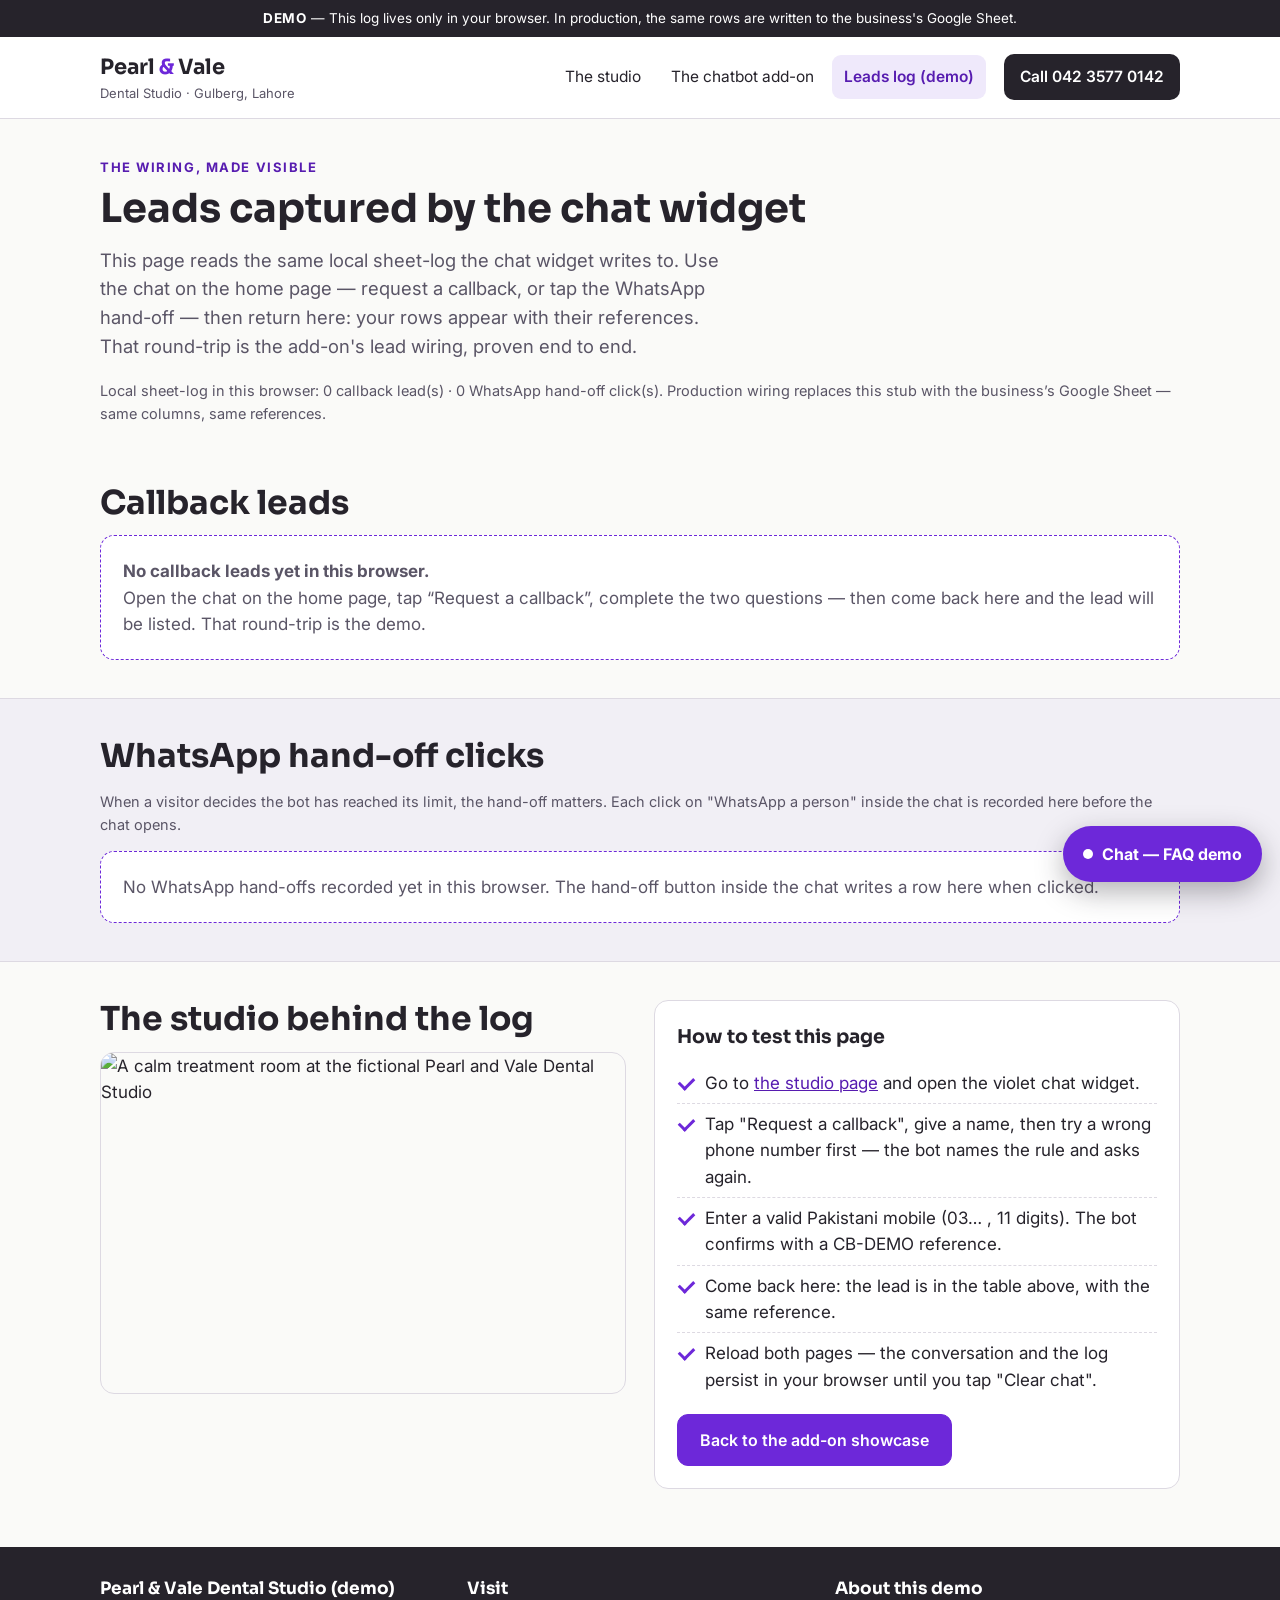
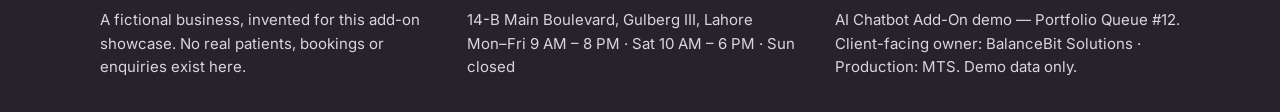
==== leads.html @ efc46861 "Queue #12: AI Chatbot Add-On Demo — Pearl & Vale host page + rule-based FAQ widget, local lead log, " ====
<!DOCTYPE html>
<html lang="en">
<head>
<meta charset="utf-8">
<meta name="viewport" content="width=device-width, initial-scale=1">
<title>Leads Log (Demo) — FAQ Chatbot Add-On · Pearl &amp; Vale</title>
<meta name="description" content="Demo leads view for the FAQ chatbot add-on: callback leads and WhatsApp hand-off clicks captured by the chat widget, rendered from the local sheet-log stub. Demo data only.">
<link rel="preconnect" href="https://fonts.googleapis.com">
<link rel="preconnect" href="https://fonts.gstatic.com" crossorigin>
<link href="https://fonts.googleapis.com/css2?family=Inter:wght@400;600;700&family=Sora:wght@600;700&display=swap" rel="stylesheet">
<link rel="icon" href="assets/favicon.svg" type="image/svg+xml">
<script>document.documentElement.classList.add("js");</script>
<link rel="stylesheet" href="css/style.css">
</head>
<body>
<a class="skip" href="#main">Skip to content</a>
<div class="demo-strip"><strong>DEMO</strong> — This log lives only in your browser. In production, the same rows are written to the business's Google Sheet.</div>
<header class="site-head">
  <div class="wrap">
    <a class="brand" href="index.html">Pearl <span>&amp;</span> Vale<small>Dental Studio · Gulberg, Lahore</small></a>
    <nav class="main" aria-label="Main">
      <a href="index.html">The studio</a>
      <a href="index.html#addon">The chatbot add-on</a>
      <a href="leads.html" aria-current="page">Leads log (demo)</a>
    </nav>
    <a class="head-call" href="tel:+924235770142">Call 042 3577 0142</a>
  </div>
</header>

<main id="main">
  <section class="block">
    <div class="wrap">
      <p class="eyebrow">The wiring, made visible</p>
      <h1 style="font-size:clamp(28px,4vw,40px)">Leads captured by the chat widget</h1>
      <p class="lede">This page reads the same local sheet-log the chat widget writes to. Use the chat on the home page — request a callback, or tap the WhatsApp hand-off — then return here: your rows appear with their references. That round-trip is the add-on's lead wiring, proven end to end.</p>
      <p class="note" data-log-summary>Local sheet-log in this browser: loading…</p>
    </div>
  </section>

  <section class="block" style="padding-top:6px">
    <div class="wrap">
      <h2>Callback leads</h2>
      <div data-leads></div>
      <noscript><p class="note">The leads log needs JavaScript — it renders rows stored in your browser by the chat widget.</p></noscript>
    </div>
  </section>

  <section class="block band">
    <div class="wrap">
      <h2>WhatsApp hand-off clicks</h2>
      <p class="note">When a visitor decides the bot has reached its limit, the hand-off matters. Each click on "WhatsApp a person" inside the chat is recorded here before the chat opens.</p>
      <div data-handoffs></div>
    </div>
  </section>

  <section class="block">
    <div class="wrap split">
      <div>
        <h2>The studio behind the log</h2>
        <div class="hero-img"><img src="assets/treatment.jpg" alt="A calm treatment room at the fictional Pearl and Vale Dental Studio" width="1400" height="933" loading="lazy"></div>
      </div>
      <div class="panel">
        <h3>How to test this page</h3>
        <ul class="ticks">
          <li>Go to <a href="index.html">the studio page</a> and open the violet chat widget.</li>
          <li>Tap "Request a callback", give a name, then try a wrong phone number first — the bot names the rule and asks again.</li>
          <li>Enter a valid Pakistani mobile (03… , 11 digits). The bot confirms with a CB-DEMO reference.</li>
          <li>Come back here: the lead is in the table above, with the same reference.</li>
          <li>Reload both pages — the conversation and the log persist in your browser until you tap "Clear chat".</li>
        </ul>
        <p style="margin-top:14px"><a class="btn" href="index.html#addon">Back to the add-on showcase</a></p>
      </div>
    </div>
  </section>
</main>

<footer>
  <div class="wrap">
    <div><b>Pearl &amp; Vale Dental Studio (demo)</b><p>A fictional business, invented for this add-on showcase. No real patients, bookings or enquiries exist here.</p></div>
    <div><b>Visit</b><p>14-B Main Boulevard, Gulberg III, Lahore<br>Mon–Fri 9 AM – 8 PM · Sat 10 AM – 6 PM · Sun closed</p></div>
    <div><b>About this demo</b><p>AI Chatbot Add-On demo — Portfolio Queue #12. Client-facing owner: BalanceBit Solutions · Production: MTS. Demo data only.</p></div>
  </div>
</footer>

<button class="chat-launcher" type="button" data-chat-launcher aria-haspopup="dialog"><span class="dot" aria-hidden="true"></span>Chat — FAQ demo</button>
<section class="chat-panel" data-chat-panel role="dialog" aria-label="Pearl and Vale FAQ chat, demo" hidden>
  <div class="chat-head">
    <div class="who"><b>Pearl &amp; Vale Dental Studio</b><span>FAQ demo bot · Demo: rule-based FAQ bot — a production add-on connects to an AI model + the business's own data</span></div>
    <button type="button" data-chat-close aria-label="Close chat">✕</button>
  </div>
  <div class="chat-msgs" data-chat-msgs aria-live="polite"></div>
  <div class="chat-chips" data-chat-chips></div>
  <div class="chat-actions">
    <a class="wa-btn" data-chat-wa href="https://wa.me/923215550142" target="_blank" rel="noopener">WhatsApp a person</a>
    <button type="button" class="clear-btn" data-chat-clear>Clear chat</button>
  </div>
  <form class="chat-form" data-chat-form>
    <label for="chat-input">Type your question</label>
    <input id="chat-input" data-chat-input type="text" autocomplete="off" placeholder="Ask about prices, hours…">
    <button type="submit">Send</button>
  </form>
</section>
<noscript><p class="note" style="padding:12px 20px">The chat widget needs JavaScript to run. This log is empty without it; the studio's details on the home page are complete without JavaScript.</p></noscript>
<script src="js/logic.js"></script>
<script src="js/app.js"></script>
</body>
</html>
---- css/style.css ----
/* Pearl & Vale Dental Studio + Chatbot Add-On showcase — Queue #12
   Host register: quiet neutral. Widget register: violet accent (the product is the star). */
:root{
  --paper:#FAFAF8; --ink:#26232B; --muted:#5A5566; --line:#DDD9E2; --card:#FFFFFF;
  --band:#F1EFF5; --accent:#6D28D9; --accent-dark:#571CB0; --accent-soft:#EFE9FB;
  --err:#B3261E;
  --sans:"Inter",system-ui,-apple-system,"Segoe UI",sans-serif;
  --disp:"Sora","Inter",system-ui,sans-serif;
  --radius:14px;
}
*{box-sizing:border-box}
html{overflow-x:clip}
body{margin:0;background:var(--paper);color:var(--ink);font-family:var(--sans);font-size:17px;line-height:1.55}
img{max-width:100%;display:block}
a{color:var(--accent-dark)}
:focus-visible{outline:3px solid var(--accent);outline-offset:2px;border-radius:4px}
.wrap{max-width:1120px;margin:0 auto;padding:0 20px}
.skip{position:absolute;left:-999px;top:0;background:var(--ink);color:#fff;padding:10px 16px;z-index:200}
.skip:focus{left:8px;top:8px;color:#fff}
.demo-strip{background:var(--ink);color:#fff;font-size:13.5px;text-align:center;padding:8px 14px}
.demo-strip strong{letter-spacing:.04em}
/* header */
.site-head{background:var(--card);border-bottom:1px solid var(--line)}
.site-head .wrap{display:flex;align-items:center;gap:18px;padding-top:14px;padding-bottom:14px;flex-wrap:wrap}
.brand{font-family:var(--disp);font-weight:700;font-size:21px;color:var(--ink);text-decoration:none}
.brand span{color:var(--accent)}
.brand small{display:block;font-family:var(--sans);font-weight:400;font-size:13px;color:var(--muted)}
nav.main{margin-left:auto;display:flex;gap:6px;flex-wrap:wrap}
nav.main a{color:var(--ink);text-decoration:none;padding:10px 12px;border-radius:9px;font-size:15.5px}
nav.main a:hover{background:var(--band)}
nav.main a[aria-current]{background:var(--accent-soft);color:var(--accent-dark);font-weight:600}
.head-call{font-weight:600;text-decoration:none;background:var(--ink);color:#fff;padding:11px 16px;border-radius:10px;font-size:15.5px;min-height:44px;display:inline-flex;align-items:center}
/* hero */
.hero{padding:44px 0 8px}
.hero-grid{display:grid;grid-template-columns:1.05fr .95fr;gap:34px;align-items:center}
.eyebrow{font-size:13px;font-weight:700;letter-spacing:.12em;text-transform:uppercase;color:var(--accent-dark);margin:0 0 10px}
h1{font-family:var(--disp);font-size:clamp(30px,4.6vw,46px);line-height:1.12;margin:0 0 14px;font-weight:700}
h2{font-family:var(--disp);font-size:clamp(24px,3.2vw,33px);line-height:1.2;margin:0 0 12px}
h3{font-family:var(--disp);font-size:19px;margin:0 0 8px}
.lede{font-size:18.5px;color:var(--muted);margin:0 0 20px;max-width:34em}
.hero-img{border-radius:var(--radius);overflow:hidden;border:1px solid var(--line)}
.hero-img img{width:100%;height:340px;object-fit:cover;animation:drift 14s ease-in-out infinite alternate}
@keyframes drift{from{transform:scale(1)}to{transform:scale(1.05)}}
.facts{display:grid;grid-template-columns:repeat(3,1fr);gap:12px;margin:22px 0 6px}
.fact{background:var(--card);border:1px solid var(--line);border-radius:12px;padding:14px 16px}
.fact b{display:block;font-family:var(--disp);font-size:16px}
.fact span{font-size:14px;color:var(--muted)}
/* buttons — ONE system */
.btn{display:inline-flex;align-items:center;justify-content:center;gap:8px;min-height:52px;padding:12px 22px;border-radius:11px;border:1.5px solid var(--accent);background:var(--accent);color:#fff;font:600 16px var(--sans);text-decoration:none;cursor:pointer}
.btn:hover{background:var(--accent-dark);border-color:var(--accent-dark)}
.btn.ghost{background:transparent;color:var(--accent-dark)}
.btn.ghost:hover{background:var(--accent-soft)}
.btn.ink{background:var(--ink);border-color:var(--ink)}
.btn.ink:hover{background:#3A3644}
.btn.small{min-height:44px;padding:8px 16px;font-size:15px}
/* sections */
section.block{padding:38px 0}
.band{background:var(--band);border-top:1px solid var(--line);border-bottom:1px solid var(--line)}
.cards{display:grid;grid-template-columns:repeat(3,1fr);gap:16px;margin-top:18px}
.card{background:var(--card);border:1px solid var(--line);border-radius:var(--radius);padding:20px}
.card .price{font-family:var(--disp);font-size:21px;font-weight:700;color:var(--accent-dark);margin-top:10px}
.card .mins{font-size:14px;color:var(--muted)}
table.hours{width:100%;border-collapse:collapse;background:var(--card);border:1px solid var(--line);border-radius:var(--radius);overflow:hidden}
table.hours th,table.hours td{padding:11px 16px;text-align:left;border-bottom:1px solid var(--line);font-size:16px}
table.hours tr:last-child td{border-bottom:none}
table.hours tr.today td{color:var(--accent-dark);font-weight:700;background:var(--accent-soft)}
.split{display:grid;grid-template-columns:1fr 1fr;gap:28px;align-items:start}
.panel{background:var(--card);border:1px solid var(--line);border-radius:var(--radius);padding:22px}
.panel.accent{border:2px solid var(--accent)}
.panel p{margin:0 0 10px}
.panel p:last-child{margin-bottom:0}
ul.ticks{margin:10px 0 0;padding:0;list-style:none}
ul.ticks li{padding:7px 0 7px 28px;position:relative;border-bottom:1px dashed var(--line)}
ul.ticks li:last-child{border-bottom:none}
ul.ticks li::before{content:"";position:absolute;left:2px;top:14px;width:12px;height:7px;border-left:3px solid var(--accent);border-bottom:3px solid var(--accent);transform:rotate(-45deg)}
.steps{display:grid;grid-template-columns:repeat(3,1fr);gap:16px;margin-top:18px}
.step{background:var(--card);border:1px solid var(--line);border-radius:var(--radius);padding:20px}
.step .num{font-family:var(--disp);font-size:30px;font-weight:700;color:var(--accent)}
.tiers{display:grid;grid-template-columns:repeat(3,1fr);gap:16px;margin-top:18px}
.tier{background:var(--card);border:1px solid var(--line);border-radius:var(--radius);padding:22px}
.tier.mid{border:2px solid var(--accent)}
.tier .scope{font-family:var(--disp);font-weight:700;font-size:19px}
.note{font-size:14.5px;color:var(--muted)}
.try-band{background:var(--ink);color:#fff;border-radius:var(--radius);padding:28px;margin:8px 0}
.try-band h2{color:#fff}
.try-band p{color:#E7E3F2;max-width:44em}
.try-band .btn{background:var(--accent);border-color:var(--accent)}
/* leads page */
table.log{width:100%;border-collapse:collapse;background:var(--card);border:1px solid var(--line);border-radius:var(--radius);overflow:hidden}
table.log th,table.log td{padding:11px 14px;text-align:left;border-bottom:1px solid var(--line);font-size:15.5px;vertical-align:top}
table.log tr:last-child td{border-bottom:none}
table.log th{font-family:var(--disp);font-size:14px;letter-spacing:.03em;background:var(--band)}
.ref{font-family:var(--disp);font-weight:700;color:var(--accent-dark);white-space:nowrap}
.pill{display:inline-block;padding:3px 10px;border-radius:999px;border:1.5px solid var(--accent);color:var(--accent-dark);font-size:13px;font-weight:600;background:var(--accent-soft)}
.empty{border:1.5px dashed var(--accent);border-radius:var(--radius);padding:22px;background:var(--card);color:var(--muted)}
/* footer */
footer{background:var(--ink);color:#D9D5E3;margin-top:20px}
footer .wrap{padding-top:28px;padding-bottom:28px;display:grid;grid-template-columns:1fr 1fr 1fr;gap:22px}
footer b{color:#fff;font-family:var(--disp)}
footer a{color:#CDBCF5}
footer p{margin:6px 0;font-size:15px}
/* ---------- CHAT WIDGET (the product) ---------- */
/* The widget is JS-only functionality: it stays hidden until the inline head script
   marks <html class="js">, so a no-JS visitor never sees a dead control (noscript note explains). */
.chat-launcher{display:none}
html.js .chat-launcher{display:inline-flex}
.chat-panel{display:none}
html.js .chat-panel{display:flex}
html.js .chat-panel[hidden]{display:none}
.chat-launcher{position:fixed;right:18px;bottom:18px;z-index:120;align-items:center;gap:9px;min-height:56px;padding:12px 20px;border-radius:999px;border:none;background:var(--accent);color:#fff;font:700 16px var(--sans);cursor:pointer;box-shadow:0 10px 28px rgba(38,35,43,.35)}
.chat-launcher:hover{background:var(--accent-dark)}
.chat-launcher .dot{width:10px;height:10px;border-radius:50%;background:#fff;flex:none}
.chat-launcher[hidden]{display:none}
.chat-panel{position:fixed;right:18px;bottom:18px;z-index:121;width:min(392px,calc(100vw - 24px));height:min(600px,calc(100dvh - 110px));background:var(--card);border:1.5px solid var(--accent);border-radius:18px;box-shadow:0 22px 55px rgba(38,35,43,.4);display:flex;flex-direction:column;overflow:hidden}
.chat-panel[hidden]{display:none}
.chat-head{background:var(--accent);color:#fff;padding:14px 16px;display:flex;gap:10px;align-items:flex-start}
.chat-head .who{flex:1;min-width:0}
.chat-head b{font-family:var(--disp);font-size:16.5px;display:block}
.chat-head span{font-size:12.5px;color:#E4DBFA;display:block;line-height:1.35}
.chat-head button{background:transparent;border:1.5px solid #fff;color:#fff;border-radius:9px;min-width:44px;min-height:44px;font-size:17px;cursor:pointer;flex:none}
.chat-msgs{flex:1;overflow-y:auto;padding:16px 14px;display:flex;flex-direction:column;gap:9px;background:var(--paper)}
.msg{max-width:85%;padding:10px 13px;border-radius:14px;font-size:15px;line-height:1.45;white-space:pre-line;overflow-wrap:break-word}
.msg.bot{background:var(--accent-soft);color:var(--ink);border-bottom-left-radius:4px;align-self:flex-start}
.msg.user{background:var(--accent);color:#fff;border-bottom-right-radius:4px;align-self:flex-end}
.msg .stamp{display:block;font-size:11px;margin-top:5px;opacity:.75}
.msg.bot .stamp{color:var(--muted)}
.chat-chips{display:flex;flex-wrap:wrap;gap:8px;padding:10px 14px;border-top:1px solid var(--line);background:var(--card)}
.chip{min-height:44px;padding:8px 14px;border-radius:999px;border:1.5px solid var(--accent);background:#fff;color:var(--accent-dark);font:600 14px var(--sans);cursor:pointer}
.chip:hover{background:var(--accent-soft)}
.chat-actions{display:flex;gap:8px;padding:0 14px 10px;background:var(--card);flex-wrap:wrap}
.chat-actions a,.chat-actions button{min-height:44px;display:inline-flex;align-items:center;padding:8px 13px;border-radius:10px;font:600 13.5px var(--sans);text-decoration:none;cursor:pointer}
.wa-btn{background:#fff;border:1.5px solid var(--accent);color:var(--accent-dark)}
.clear-btn{background:transparent;border:1.5px solid var(--line);color:var(--muted)}
.chat-form{display:flex;gap:8px;padding:10px 14px 14px;border-top:1px solid var(--line);background:var(--card)}
.chat-form label{position:absolute;left:-999px}
.chat-form input{flex:1;min-width:0;height:52px;border:1.5px solid var(--muted);border-radius:11px;padding:0 13px;font:400 16px var(--sans);color:var(--ink);background:#fff}
.chat-form button{height:52px;padding:0 18px;border-radius:11px;border:1.5px solid var(--accent);background:var(--accent);color:#fff;font:700 15.5px var(--sans);cursor:pointer;flex:none}
.chat-form button:hover{background:var(--accent-dark)}
@media (max-width:900px){
  .hero-grid,.split{grid-template-columns:1fr}
  .cards,.steps,.tiers{grid-template-columns:1fr 1fr}
  footer .wrap{grid-template-columns:1fr 1fr}
}
@media (max-width:560px){
  .cards,.steps,.tiers,.facts{grid-template-columns:1fr}
  footer .wrap{grid-template-columns:1fr}
  .hero-img img{height:230px}
  .chat-panel{right:12px;bottom:12px;height:min(600px,calc(100dvh - 96px))}
  .chat-launcher{right:12px;bottom:12px}
  nav.main{margin-left:0}
  table.log th:nth-child(4),table.log td:nth-child(4){display:none}
}
@media (prefers-reduced-motion:reduce){
  *,*::before,*::after{animation:none!important;transition:none!important}
}
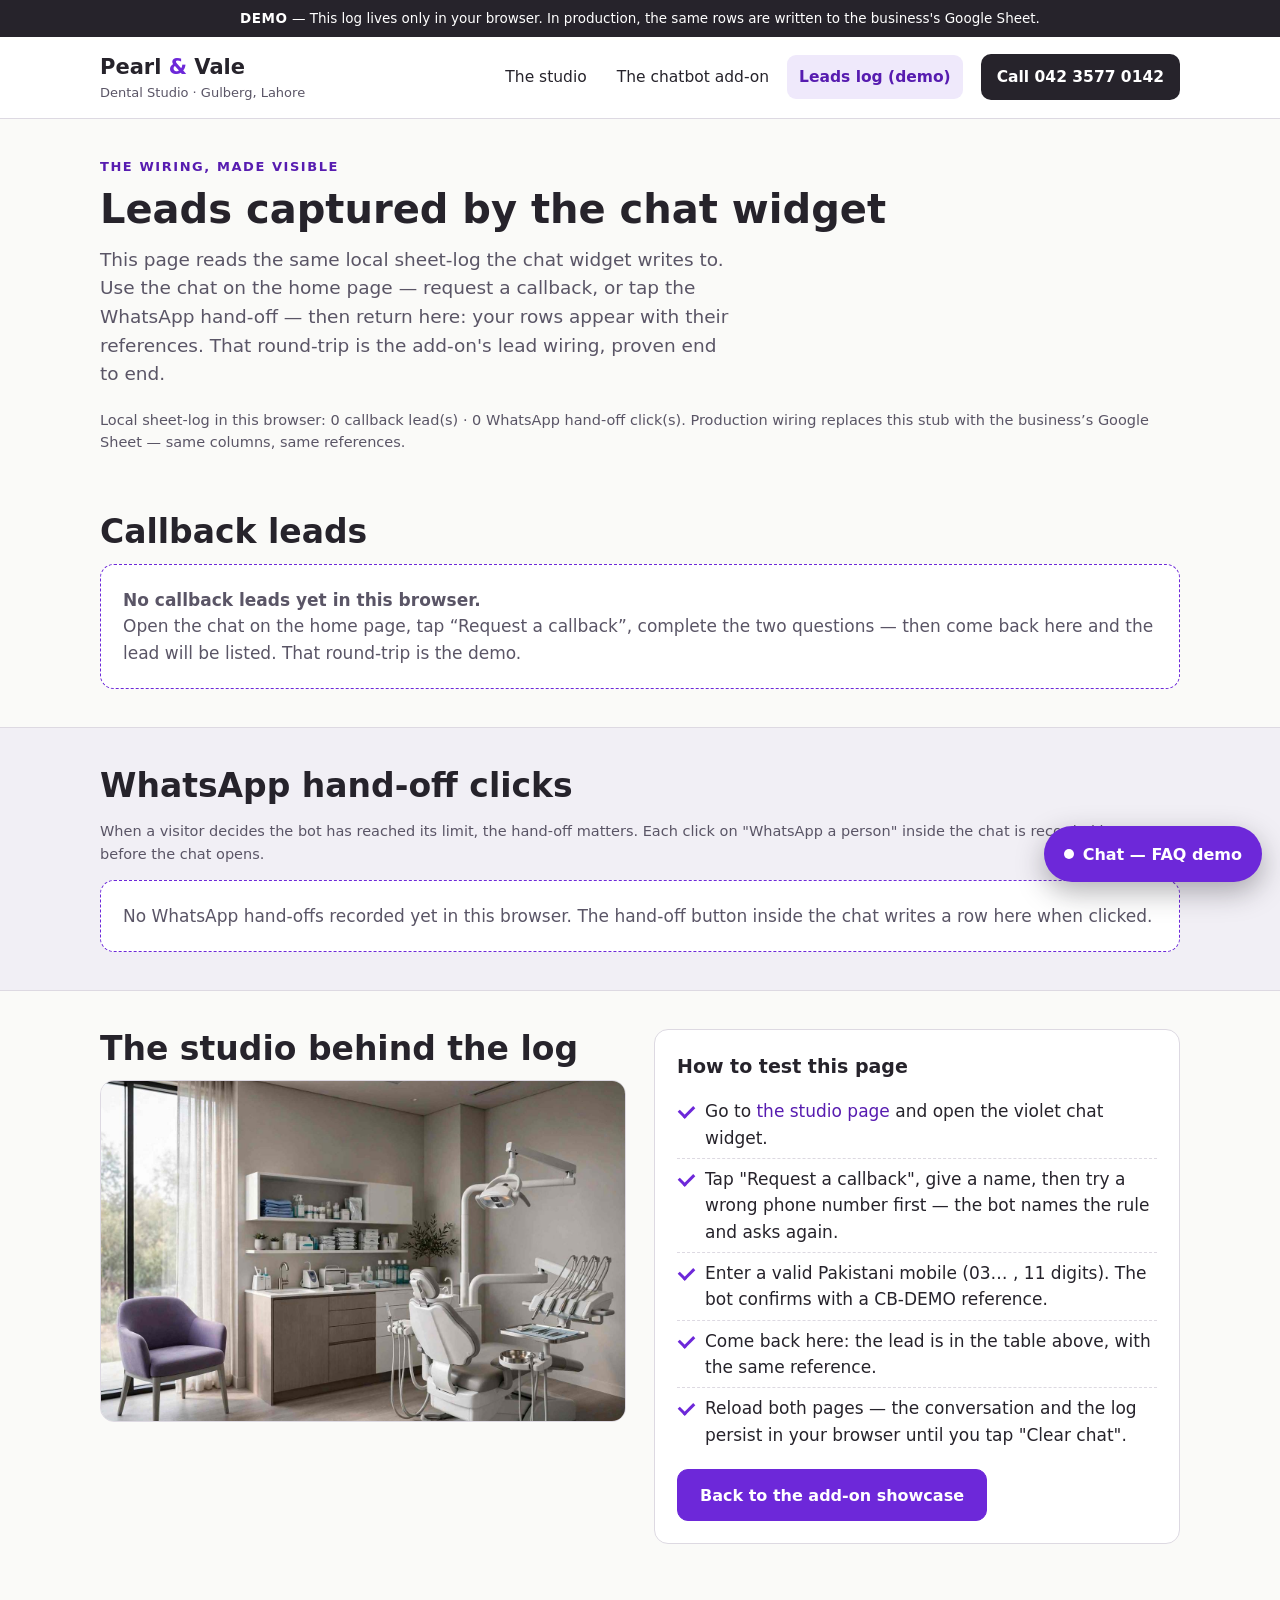
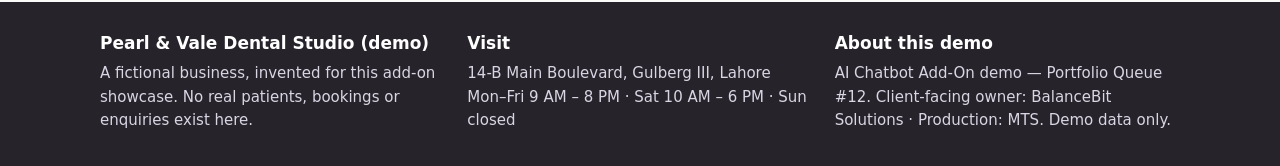
==== commit 386462ed: "Premium upgrade batch 2026-11-22: audit fixes + premium ladder + static capture mode + self-hosted f" ====
--- a/leads.html
+++ b/leads.html
@@ -5,9 +5,9 @@
 <meta name="viewport" content="width=device-width, initial-scale=1">
 <title>Leads Log (Demo) — FAQ Chatbot Add-On · Pearl &amp; Vale</title>
 <meta name="description" content="Demo leads view for the FAQ chatbot add-on: callback leads and WhatsApp hand-off clicks captured by the chat widget, rendered from the local sheet-log stub. Demo data only.">
-<link rel="preconnect" href="https://fonts.googleapis.com">
-<link rel="preconnect" href="https://fonts.gstatic.com" crossorigin>
-<link href="https://fonts.googleapis.com/css2?family=Inter:wght@400;600;700&family=Sora:wght@600;700&display=swap" rel="stylesheet">
+
+
+<link rel="stylesheet" href="assets/fonts/fonts.css">
 <link rel="icon" href="assets/favicon.svg" type="image/svg+xml">
 <script>document.documentElement.classList.add("js");</script>
 <link rel="stylesheet" href="css/style.css">
--- a/assets/fonts/fonts.css
+++ b/assets/fonts/fonts.css
@@ -0,0 +1,93 @@
+/* Self-hosted webfonts (Google Fonts, OFL) — downloaded 2026-11-22.
+   Replaces the fonts.googleapis.com stylesheet so the design renders
+   identically with or without external network access. */
+/* latin */
+@font-face {
+  font-family: 'Inter';
+  font-style: normal;
+  font-weight: 400;
+  font-display: swap;
+  src: url(./inter-normal-latin-56724408.woff2) format('woff2');
+  unicode-range: U+0000-00FF, U+0131, U+0152-0153, U+02BB-02BC, U+02C6, U+02DA, U+02DC, U+0304, U+0308, U+0329, U+2000-206F, U+20AC, U+2122, U+2191, U+2193, U+2212, U+2215, U+FEFF, U+FFFD;
+}
+/* latin-ext */
+@font-face {
+  font-family: 'Inter';
+  font-style: normal;
+  font-weight: 400;
+  font-display: swap;
+  src: url(./inter-normal-latin-ext-39529051.woff2) format('woff2');
+  unicode-range: U+0100-02BA, U+02BD-02C5, U+02C7-02CC, U+02CE-02D7, U+02DD-02FF, U+0304, U+0308, U+0329, U+1D00-1DBF, U+1E00-1E9F, U+1EF2-1EFF, U+2020, U+20A0-20AB, U+20AD-20C4, U+2113, U+2C60-2C7F, U+A720-A7FF;
+}
+/* latin */
+@font-face {
+  font-family: 'Inter';
+  font-style: normal;
+  font-weight: 600;
+  font-display: swap;
+  src: url(./inter-normal-latin-56724408.woff2) format('woff2');
+  unicode-range: U+0000-00FF, U+0131, U+0152-0153, U+02BB-02BC, U+02C6, U+02DA, U+02DC, U+0304, U+0308, U+0329, U+2000-206F, U+20AC, U+2122, U+2191, U+2193, U+2212, U+2215, U+FEFF, U+FFFD;
+}
+/* latin-ext */
+@font-face {
+  font-family: 'Inter';
+  font-style: normal;
+  font-weight: 600;
+  font-display: swap;
+  src: url(./inter-normal-latin-ext-39529051.woff2) format('woff2');
+  unicode-range: U+0100-02BA, U+02BD-02C5, U+02C7-02CC, U+02CE-02D7, U+02DD-02FF, U+0304, U+0308, U+0329, U+1D00-1DBF, U+1E00-1E9F, U+1EF2-1EFF, U+2020, U+20A0-20AB, U+20AD-20C4, U+2113, U+2C60-2C7F, U+A720-A7FF;
+}
+/* latin */
+@font-face {
+  font-family: 'Inter';
+  font-style: normal;
+  font-weight: 700;
+  font-display: swap;
+  src: url(./inter-normal-latin-56724408.woff2) format('woff2');
+  unicode-range: U+0000-00FF, U+0131, U+0152-0153, U+02BB-02BC, U+02C6, U+02DA, U+02DC, U+0304, U+0308, U+0329, U+2000-206F, U+20AC, U+2122, U+2191, U+2193, U+2212, U+2215, U+FEFF, U+FFFD;
+}
+/* latin-ext */
+@font-face {
+  font-family: 'Inter';
+  font-style: normal;
+  font-weight: 700;
+  font-display: swap;
+  src: url(./inter-normal-latin-ext-39529051.woff2) format('woff2');
+  unicode-range: U+0100-02BA, U+02BD-02C5, U+02C7-02CC, U+02CE-02D7, U+02DD-02FF, U+0304, U+0308, U+0329, U+1D00-1DBF, U+1E00-1E9F, U+1EF2-1EFF, U+2020, U+20A0-20AB, U+20AD-20C4, U+2113, U+2C60-2C7F, U+A720-A7FF;
+}
+/* latin */
+@font-face {
+  font-family: 'Sora';
+  font-style: normal;
+  font-weight: 600;
+  font-display: swap;
+  src: url(./sora-normal-latin-4fa0aa0c.woff2) format('woff2');
+  unicode-range: U+0000-00FF, U+0131, U+0152-0153, U+02BB-02BC, U+02C6, U+02DA, U+02DC, U+0304, U+0308, U+0329, U+2000-206F, U+20AC, U+2122, U+2191, U+2193, U+2212, U+2215, U+FEFF, U+FFFD;
+}
+/* latin-ext */
+@font-face {
+  font-family: 'Sora';
+  font-style: normal;
+  font-weight: 600;
+  font-display: swap;
+  src: url(./sora-normal-latin-ext-f9e5e339.woff2) format('woff2');
+  unicode-range: U+0100-02BA, U+02BD-02C5, U+02C7-02CC, U+02CE-02D7, U+02DD-02FF, U+0304, U+0308, U+0329, U+1D00-1DBF, U+1E00-1E9F, U+1EF2-1EFF, U+2020, U+20A0-20AB, U+20AD-20C4, U+2113, U+2C60-2C7F, U+A720-A7FF;
+}
+/* latin */
+@font-face {
+  font-family: 'Sora';
+  font-style: normal;
+  font-weight: 700;
+  font-display: swap;
+  src: url(./sora-normal-latin-4fa0aa0c.woff2) format('woff2');
+  unicode-range: U+0000-00FF, U+0131, U+0152-0153, U+02BB-02BC, U+02C6, U+02DA, U+02DC, U+0304, U+0308, U+0329, U+2000-206F, U+20AC, U+2122, U+2191, U+2193, U+2212, U+2215, U+FEFF, U+FFFD;
+}
+/* latin-ext */
+@font-face {
+  font-family: 'Sora';
+  font-style: normal;
+  font-weight: 700;
+  font-display: swap;
+  src: url(./sora-normal-latin-ext-f9e5e339.woff2) format('woff2');
+  unicode-range: U+0100-02BA, U+02BD-02C5, U+02C7-02CC, U+02CE-02D7, U+02DD-02FF, U+0304, U+0308, U+0329, U+1D00-1DBF, U+1E00-1E9F, U+1EF2-1EFF, U+2020, U+20A0-20AB, U+20AD-20C4, U+2113, U+2C60-2C7F, U+A720-A7FF;
+}
--- a/css/style.css
+++ b/css/style.css
@@ -12,7 +12,7 @@
 html{overflow-x:clip}
 body{margin:0;background:var(--paper);color:var(--ink);font-family:var(--sans);font-size:17px;line-height:1.55}
 img{max-width:100%;display:block}
-a{color:var(--accent-dark)}
+a{color:var(--accent-dark);text-decoration:none}
 :focus-visible{outline:3px solid var(--accent);outline-offset:2px;border-radius:4px}
 .wrap{max-width:1120px;margin:0 auto;padding:0 20px}
 .skip{position:absolute;left:-999px;top:0;background:var(--ink);color:#fff;padding:10px 16px;z-index:200}
@@ -148,8 +148,70 @@
   .chat-panel{right:12px;bottom:12px;height:min(600px,calc(100dvh - 96px))}
   .chat-launcher{right:12px;bottom:12px}
   nav.main{margin-left:0}
+  /* Round-2 fix (CB-1): tighten the stacked phone header — brand + call share row 1,
+     the nav takes one compact full-width row instead of wrapping to two. */
+  .site-head .wrap{gap:10px;padding-top:10px;padding-bottom:10px}
+  .brand{font-size:19px}
+  .brand small{font-size:12px}
+  .head-call{margin-left:auto;padding:10px 14px}
+  nav.main{order:3;flex-basis:100%;flex-wrap:nowrap;gap:2px}
+  /* Capture-fix 2026-11-22: 6px side padding pushed the nowrap row 4px past a
+     390px viewport (nav right edge 394) — 4px padding restores the fit. */
+  nav.main a{padding:9px 4px;font-size:14.5px;white-space:nowrap}
   table.log th:nth-child(4),table.log td:nth-child(4){display:none}
+}
+@media (max-width:389px){
+  /* The three nav links cannot share one row below 390px — wrap them deliberately,
+     centred, instead of overflowing (nowrap above is for 390–560px only).
+     Capture-fix 2026-11-22: the breakpoint was 370px, but the nowrap row needs
+     the full 390 — at 375px it still overflowed by 7px. */
+  nav.main{flex-wrap:wrap}
+  nav.main a{flex:1 1 40%;text-align:center;white-space:normal}
 }
 @media (prefers-reduced-motion:reduce){
   *,*::before,*::after{animation:none!important;transition:none!important}
 }
+
+/* ===== PREMIUM LAYER (2026-11-22) — product-showcase treatment (Intercom Fin pattern).
+   The LIVE demo conversation is the hero module; the host page stays quiet.
+   P7: cross-document View Transitions where supported, instant navigation elsewhere. */
+@view-transition{navigation:auto}
+::view-transition-old(root),::view-transition-new(root){animation-duration:.4s}
+.btn,.chip,.head-call,nav.main a{transition:background .22s ease,border-color .22s ease,color .22s ease}
+.btn:active,.chip:active{transform:translateY(1px)}
+.card,.step,.tier{transition:transform .25s ease,box-shadow .25s ease,border-color .25s ease}
+.card:hover,.step:hover,.tier:hover{transform:translateY(-3px);box-shadow:0 10px 24px rgba(38,35,43,.10)}
+.host-h{font-family:var(--disp);font-size:clamp(30px,4.6vw,46px);line-height:1.12;margin:0 0 14px;font-weight:700}
+/* --- Product hero --- */
+.phero{padding:52px 0 30px;background:linear-gradient(180deg,var(--accent-soft),var(--paper) 78%)}
+.phero-grid{display:grid;grid-template-columns:1.02fr .98fr;gap:38px;align-items:start}
+.phero-grid>*,.stat-row>*{min-width:0}
+.phero-h{font-size:clamp(40px,6.2vw,68px);line-height:1.02;letter-spacing:-.02em;margin:0 0 16px}
+.phero-h em{font-style:normal;color:var(--accent-dark)}
+.phero .lede{max-width:30em}
+/* Oversized stat numerals as display type — figures the page already states, nothing new */
+.stat-row{display:grid;grid-template-columns:repeat(4,1fr);gap:14px;margin:26px 0 8px}
+.stat{border-top:3px solid var(--accent);padding-top:10px}
+.stat-num{display:block;font-family:var(--disp);font-weight:700;font-size:clamp(44px,5.6vw,72px);line-height:.95;color:var(--accent-dark);letter-spacing:-.02em}
+.stat-label{display:block;font-size:13px;color:var(--muted);line-height:1.4;margin-top:5px}
+.phero-points{margin:22px 0 0;padding:0;list-style:none}
+.phero-points li{padding:11px 0 11px 30px;position:relative;border-bottom:1px dashed var(--line);font-size:16px}
+.phero-points li:last-child{border-bottom:none}
+.phero-points li::before{content:"";position:absolute;left:2px;top:18px;width:12px;height:7px;border-left:3px solid var(--accent);border-bottom:3px solid var(--accent);transform:rotate(-45deg)}
+.phero-points b{font-family:var(--disp)}
+/* --- Live demo panel: the widget's own system, set into the page as the hero module --- */
+.demo-shell{position:relative}
+.demo-panel{background:var(--card);border:1.5px solid var(--accent);border-radius:18px;box-shadow:0 22px 55px rgba(38,35,43,.22);display:flex;flex-direction:column;overflow:hidden;height:600px}
+.demo-panel .chat-msgs{height:auto}
+.demo-tag{align-self:flex-start;background:var(--ink);color:#fff;font-size:12px;font-weight:700;letter-spacing:.08em;text-transform:uppercase;border-radius:999px;padding:4px 12px;margin-bottom:10px}
+.demo-static-note{font-size:13.5px;color:var(--muted);padding:10px 14px;border-top:1px solid var(--line);background:var(--card);margin:0}
+.demo-replay{align-self:flex-start;margin:0 14px 12px}
+@media (max-width:900px){
+  .phero-grid{grid-template-columns:1fr}
+  .demo-panel{height:540px}
+  .stat-row{grid-template-columns:repeat(2,1fr)}
+}
+@media (max-width:560px){
+  .phero{padding:36px 0 20px}
+  .demo-panel{height:520px}
+}
